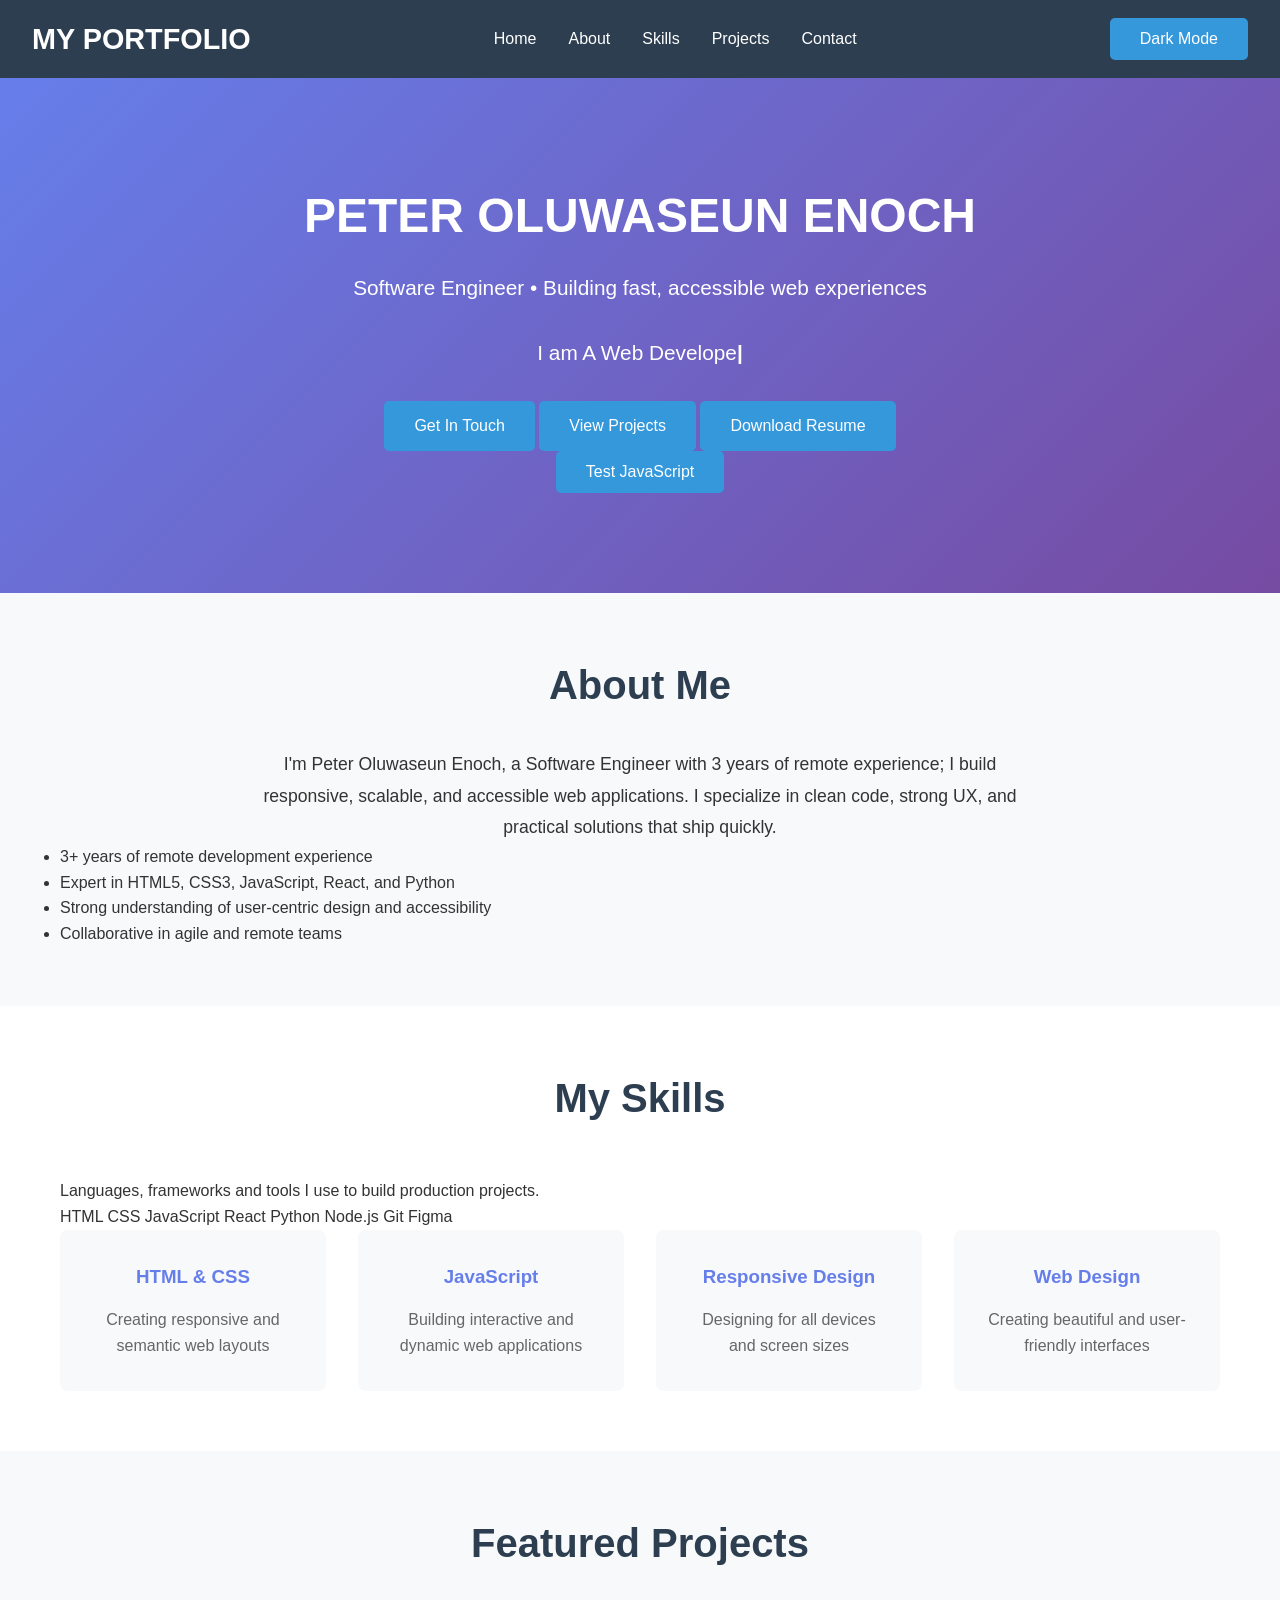
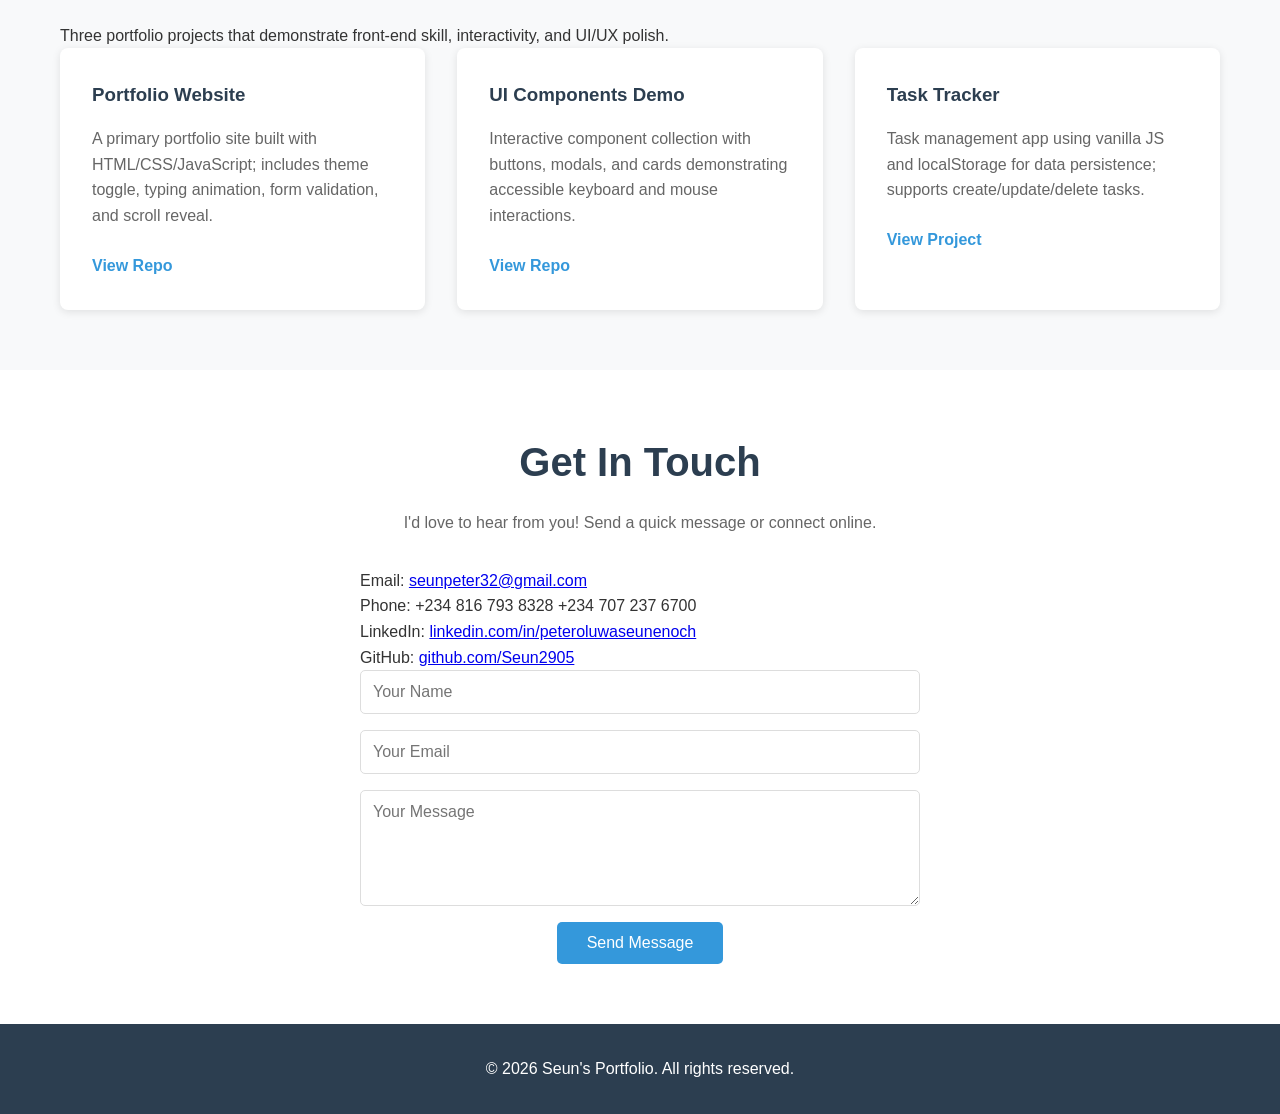
==== index.html @ 69a31e9c "Auto commit" ====
<!DOCTYPE html>
<html lang="en">
<head>
    <meta charset="UTF-8">
    <meta name="viewport" content="width=device-width, initial-scale=1.0">
    <meta name="description" content="Oluwaseun's software engineer portfolio showcasing projects, skills, and contact details.">
    <meta name="author" content="Oluwaseun" />
    <title>Oluwaseun | SOFTWARE ENGINEER Portfolio</title>
    <link rel="stylesheet" href="style.css">
</head>
<body>
    <!-- Navigation Bar -->
    <nav class="navbar">
        <div class="logo">MY PORTFOLIO</div>
        <ul class="nav-links">
            <li><a href="#home">Home</a></li>
            <li><a href="#about">About</a></li>
            <li><a href="#skills">Skills</a></li>
            <li><a href="#projects">Projects</a></li>
            <li><a href="#contact">Contact</a></li>
        </ul>
    </nav>

    <!-- Home Section -->
    <section id="home" class="hero reveal">
        <div class="hero-content">
            <h1>PETER OLUWASEUN ENOCH</h1>
            <p>Software Engineer • Building fast, accessible web experiences</p>
            <p class="typing">I am <span id="typedText"></span><span class="cursor">|</span></p>
            <div class="hero-actions">
                <a href="#contact" class="btn">Get In Touch</a>
                <a href="#projects" class="btn">View Projects</a>
                <a href="resume.pdf" class="btn" download>Download Resume</a>
            </div>
            <button id="jsButton" class="btn">Test JavaScript</button>
        </div>
    </section>

    <!-- About Section -->
    <section id="about" class="about reveal">
        <div class="container">
            <h2>About Me</h2>
            <p>I'm Peter Oluwaseun Enoch, a Software Engineer with 3 years of remote experience; I build responsive, scalable, and accessible web applications. I specialize in clean code, strong UX, and practical solutions that ship quickly.</p>
            <ul class="about-list">
                <li>3+ years of remote development experience</li>
                <li>Expert in HTML5, CSS3, JavaScript, React, and Python</li>
                <li>Strong understanding of user-centric design and accessibility</li>
                <li>Collaborative in agile and remote teams</li>
            </ul>
        </div>
    </section>

    <!-- Skills Section -->
    <section id="skills" class="skills reveal">
        <div class="container">
            <h2>My Skills</h2>
            <p class="section-description">Languages, frameworks and tools I use to build production projects.</p>
            <div class="skill-badges">
                <span>HTML</span>
                <span>CSS</span>
                <span>JavaScript</span>
                <span>React</span>
                <span>Python</span>
                <span>Node.js</span>
                <span>Git</span>
                <span>Figma</span>
            </div>
            <div class="skills-grid">
                <div class="skill-item">
                    <h3>HTML & CSS</h3>
                    <p>Creating responsive and semantic web layouts</p>
                </div>
                <div class="skill-item">
                    <h3>JavaScript</h3>
                    <p>Building interactive and dynamic web applications</p>
                </div>
                <div class="skill-item">
                    <h3>Responsive Design</h3>
                    <p>Designing for all devices and screen sizes</p>
                </div>
                <div class="skill-item">
                    <h3>Web Design</h3>
                    <p>Creating beautiful and user-friendly interfaces</p>
                </div>
            </div>
        </div>
    </section>

    <!-- Projects Section -->
    <section id="projects" class="projects reveal">
        <div class="container">
            <h2>Featured Projects</h2>
            <p class="section-description">Three portfolio projects that demonstrate front-end skill, interactivity, and UI/UX polish.</p>
            <div class="projects-grid">
                <div class="project-card">
                    <h3>Portfolio Website</h3>
                    <p>A primary portfolio site built with HTML/CSS/JavaScript; includes theme toggle, typing animation, form validation, and scroll reveal.</p>
                    <a href="https://github.com/Seun2905/portfolio" class="project-link" target="_blank">View Repo</a>
                </div>
                <div class="project-card">
                    <h3>UI Components Demo</h3>
                    <p>Interactive component collection with buttons, modals, and cards demonstrating accessible keyboard and mouse interactions.</p>
                    <a href="https://github.com/Seun2905/ui-components-demo" class="project-link" target="_blank">View Repo</a>
                </div>
                <div class="project-card">
                    <h3>Task Tracker</h3>
                    <p>Task management app using vanilla JS and localStorage for data persistence; supports create/update/delete tasks.</p>
                    <a href="file:///C:/Users/trend/Desktop/first%20project/task-tracker/index.html" class="project-link" target="_blank">View Project</a>
                </div>
            </div>
        </div>
    </section>

    <!-- Contact Section -->
    <section id="contact" class="contact reveal">
        <div class="container">
            <h2>Get In Touch</h2>
            <p>I'd love to hear from you! Send a quick message or connect online.</p>
            <div class="contact-grid">
                <div class="contact-info">
                    <p>Email: <a href="mailto:seunpeter32@gmail.com">seunpeter32@gmail.com</a></p>
                    <p>Phone: +234 816 793 8328  +234 707 237 6700</p>
                    <p>LinkedIn: <a href="https://linkedin.com/in/peteroluwaseunenoch" target="_blank">linkedin.com/in/peteroluwaseunenoch</a></p>
                    <p>GitHub: <a href="https://github.com/Seun2905" target="_blank">github.com/Seun2905</a></p>
                </div>
                <form id="contactForm" class="contact-form">
                    <input type="text" placeholder="Your Name" required>
                    <input type="email" placeholder="Your Email" required>
                    <textarea placeholder="Your Message" rows="5" required></textarea>
                    <button type="submit" class="btn">Send Message</button>
                </form>
            </div>
        </div>
    </section>

    <!-- Footer -->
    <footer class="footer">
        <p>&copy; 2026 Seun's Portfolio. All rights reserved.</p>
    </footer>
    <script src="seun first project.js"></script>
</body>
</html>
---- style.css ----
/* General Styles */
* {
    margin: 0;
    padding: 0;
    box-sizing: border-box;
}

body {
    font-family: 'Segoe UI', Tahoma, Geneva, Verdana, sans-serif;
    line-height: 1.6;
    color: #333;
}

.container {
    max-width: 1200px;
    margin: 0 auto;
    padding: 0 20px;
}

/* Navigation Bar */
.navbar {
    display: flex;
    justify-content: space-between;
    align-items: center;
    padding: 1rem 2rem;
    background-color: #2c3e50;
    color: white;
    position: sticky;
    top: 0;
    z-index: 1000;
}

.logo {
    font-size: 1.8rem;
    font-weight: bold;
}

.nav-links {
    display: flex;
    list-style: none;
    gap: 2rem;
}

.nav-links a {
    color: white;
    text-decoration: none;
    transition: color 0.3s;
}

.nav-links a:hover {
    color: #3498db;
}

/* Hero Section */
.hero {
    background: linear-gradient(135deg, #667eea 0%, #764ba2 100%);
    color: white;
    padding: 100px 20px;
    text-align: center;
}

.hero-content h1 {
    font-size: 3rem;
    margin-bottom: 1rem;
}

.hero-content p {
    font-size: 1.3rem;
    margin-bottom: 2rem;
}

/* Buttons */
.btn {
    display: inline-block;
    padding: 12px 30px;
    background-color: #3498db;
    color: white;
    text-decoration: none;
    border-radius: 5px;
    transition: background-color 0.3s;
    border: none;
    cursor: pointer;
    font-size: 1rem;
}

.btn:hover {
    background-color: #2980b9;
}

/* About Section */
.about {
    padding: 60px 20px;
    background-color: #f8f9fa;
}

.about .container h2 {
    text-align: center;
    font-size: 2.5rem;
    margin-bottom: 2rem;
    color: #2c3e50;
}

.about p {
    font-size: 1.1rem;
    line-height: 1.8;
    text-align: center;
    max-width: 800px;
    margin: 0 auto;
}

/* Skills Section */
.skills {
    padding: 60px 20px;
    background-color: white;
}

.skills h2 {
    text-align: center;
    font-size: 2.5rem;
    margin-bottom: 3rem;
    color: #2c3e50;
}

.skills-grid {
    display: grid;
    grid-template-columns: repeat(auto-fit, minmax(250px, 1fr));
    gap: 2rem;
}

.skill-item {
    background-color: #f8f9fa;
    padding: 2rem;
    border-radius: 8px;
    text-align: center;
    transition: transform 0.3s, box-shadow 0.3s;
}

.skill-item:hover {
    transform: translateY(-5px);
    box-shadow: 0 5px 15px rgba(0, 0, 0, 0.1);
}

.skill-item h3 {
    color: #667eea;
    margin-bottom: 1rem;
}

.skill-item p {
    color: #666;
}

/* Projects Section */
.projects {
    padding: 60px 20px;
    background-color: #f8f9fa;
}

.projects h2 {
    text-align: center;
    font-size: 2.5rem;
    margin-bottom: 3rem;
    color: #2c3e50;
}

.projects-grid {
    display: grid;
    grid-template-columns: repeat(auto-fit, minmax(300px, 1fr));
    gap: 2rem;
}

.project-card {
    background-color: white;
    padding: 2rem;
    border-radius: 8px;
    box-shadow: 0 2px 8px rgba(0, 0, 0, 0.1);
    transition: transform 0.3s, box-shadow 0.3s;
}

.project-card:hover {
    transform: translateY(-5px);
    box-shadow: 0 5px 20px rgba(0, 0, 0, 0.15);
}

.project-card h3 {
    color: #2c3e50;
    margin-bottom: 1rem;
}

.project-card p {
    color: #666;
    margin-bottom: 1.5rem;
}

.project-link {
    color: #3498db;
    text-decoration: none;
    font-weight: bold;
    transition: color 0.3s;
}

.project-link:hover {
    color: #2980b9;
}

/* Contact Section */
.contact {
    padding: 60px 20px;
    background-color: white;
}

.contact .container {
    max-width: 600px;
}

.contact h2 {
    text-align: center;
    font-size: 2.5rem;
    margin-bottom: 1rem;
    color: #2c3e50;
}

.contact > .container > p {
    text-align: center;
    margin-bottom: 2rem;
    color: #666;
}

.contact-form {
    display: flex;
    flex-direction: column;
    gap: 1rem;
}

.contact-form input,
.contact-form textarea {
    padding: 12px;
    border: 1px solid #ddd;
    border-radius: 5px;
    font-family: inherit;
    font-size: 1rem;
}

.contact-form input:focus,
.contact-form textarea:focus {
    outline: none;
    border-color: #3498db;
    box-shadow: 0 0 5px rgba(52, 152, 219, 0.3);
}

.contact-form button {
    align-self: center;
}

/* Footer */
.footer {
    background-color: #2c3e50;
    color: white;
    text-align: center;
    padding: 2rem;
}

.dark-theme {
    background-color: #121212;
    color: #e5e5e5;
}

.dark-theme .navbar {
    background-color: #1b1b1b;
}

.dark-theme .hero {
    background: radial-gradient(circle, #2c3e50 0%, #1a1a1a 100%);
}

.dark-theme .about,
.dark-theme .skills,
.dark-theme .projects,
.dark-theme .contact,
.dark-theme .project-card,
.dark-theme .skill-item {
    background-color: #1b1b1b;
    color: #ddd;
}

.dark-theme .btn {
    background-color: #3498db;
    color: white;
}

.typing {
    font-size: 1.2rem;
    margin-top: 12px;
}

.cursor {
    font-weight: bold;
    display: inline-block;
    animation: blink 0.8s steps(1) infinite;
}

@keyframes blink {
    0%, 100% { opacity: 1; }
    50% { opacity: 0; }
}

.reveal {
    opacity: 0;
    transform: translateY(20px);
    transition: opacity 0.6s ease, transform 0.6s ease;
}

.reveal.visible {
    opacity: 1;
    transform: translateY(0);
}

/* Responsive Design */
@media (max-width: 768px) {
    .nav-links {
        gap: 1rem;
        font-size: 0.9rem;
    }

    .hero-content h1 {
        font-size: 2rem;
    }

    .hero-content p {
        font-size: 1rem;
    }

    .about h2,
    .skills h2,
    .projects h2,
    .contact h2 {
        font-size: 2rem;
    }

    .skills-grid,
    .projects-grid {
        grid-template-columns: 1fr;
    }
}
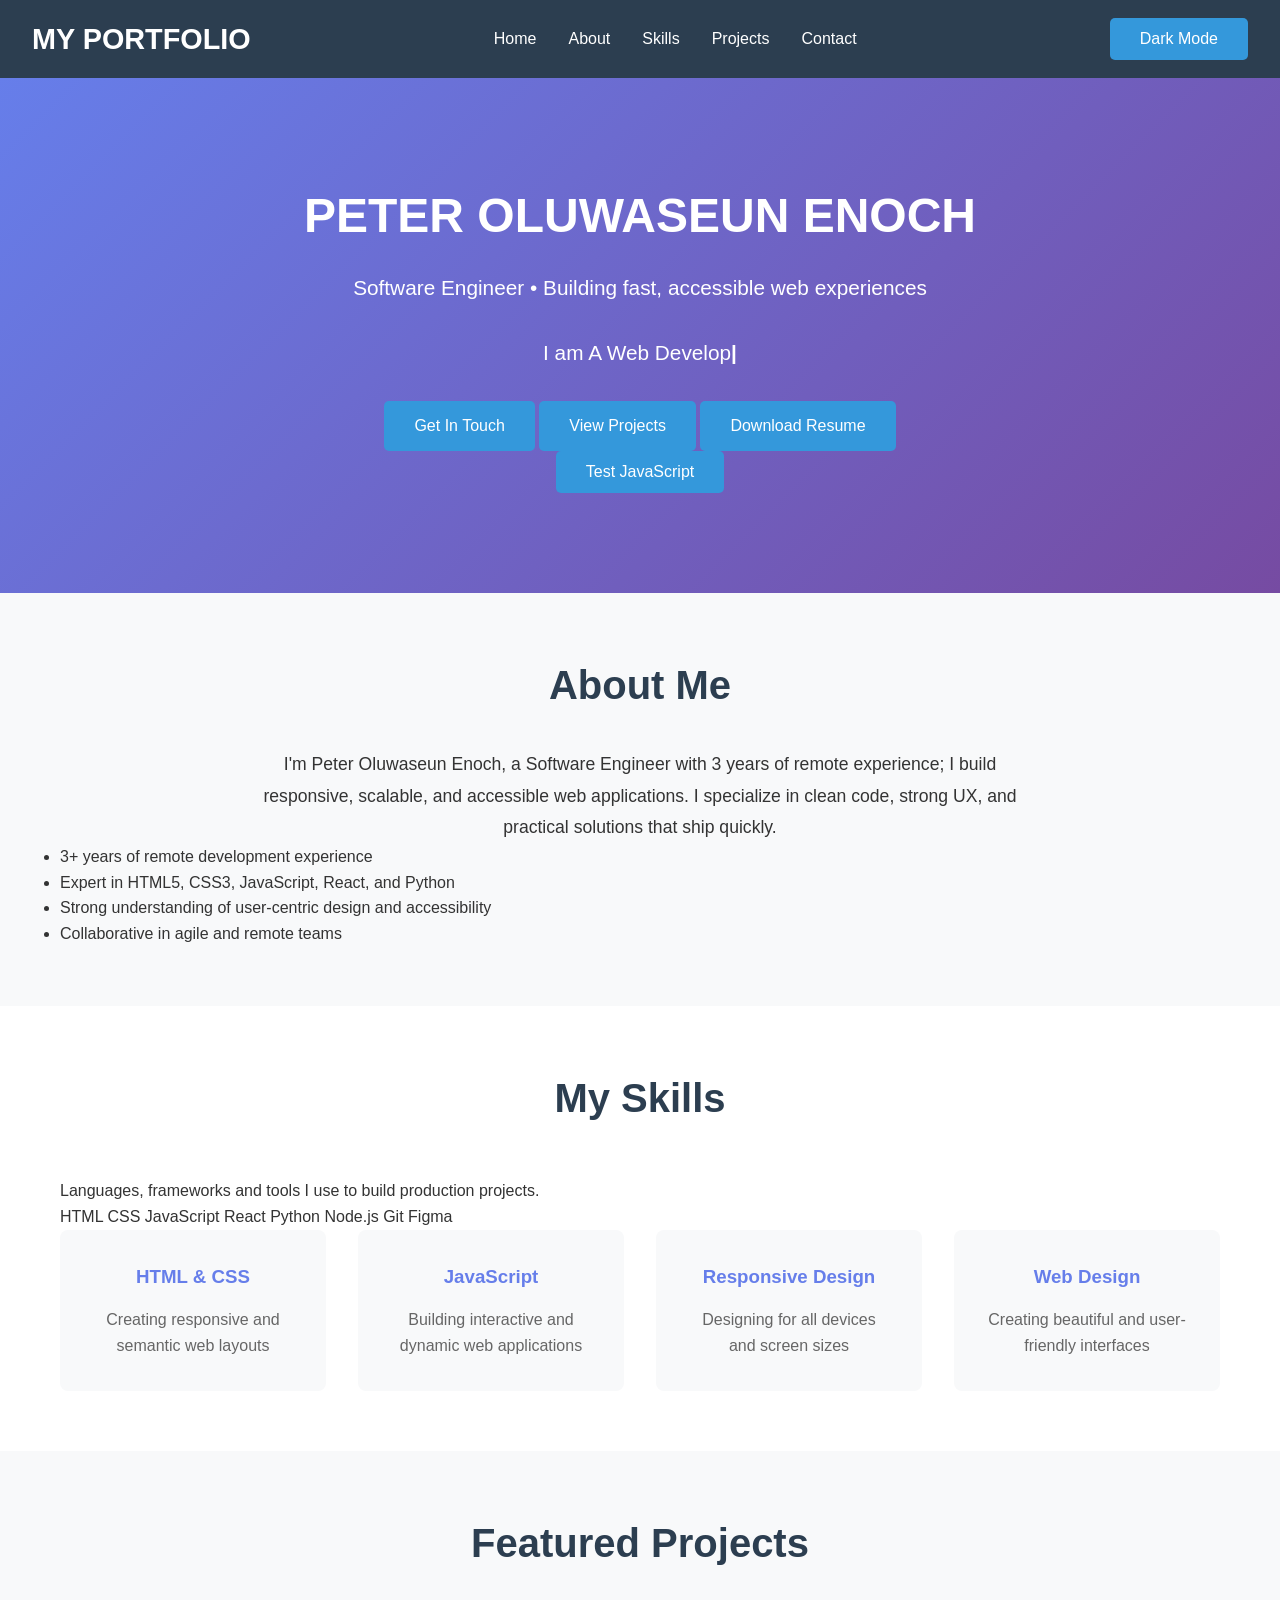
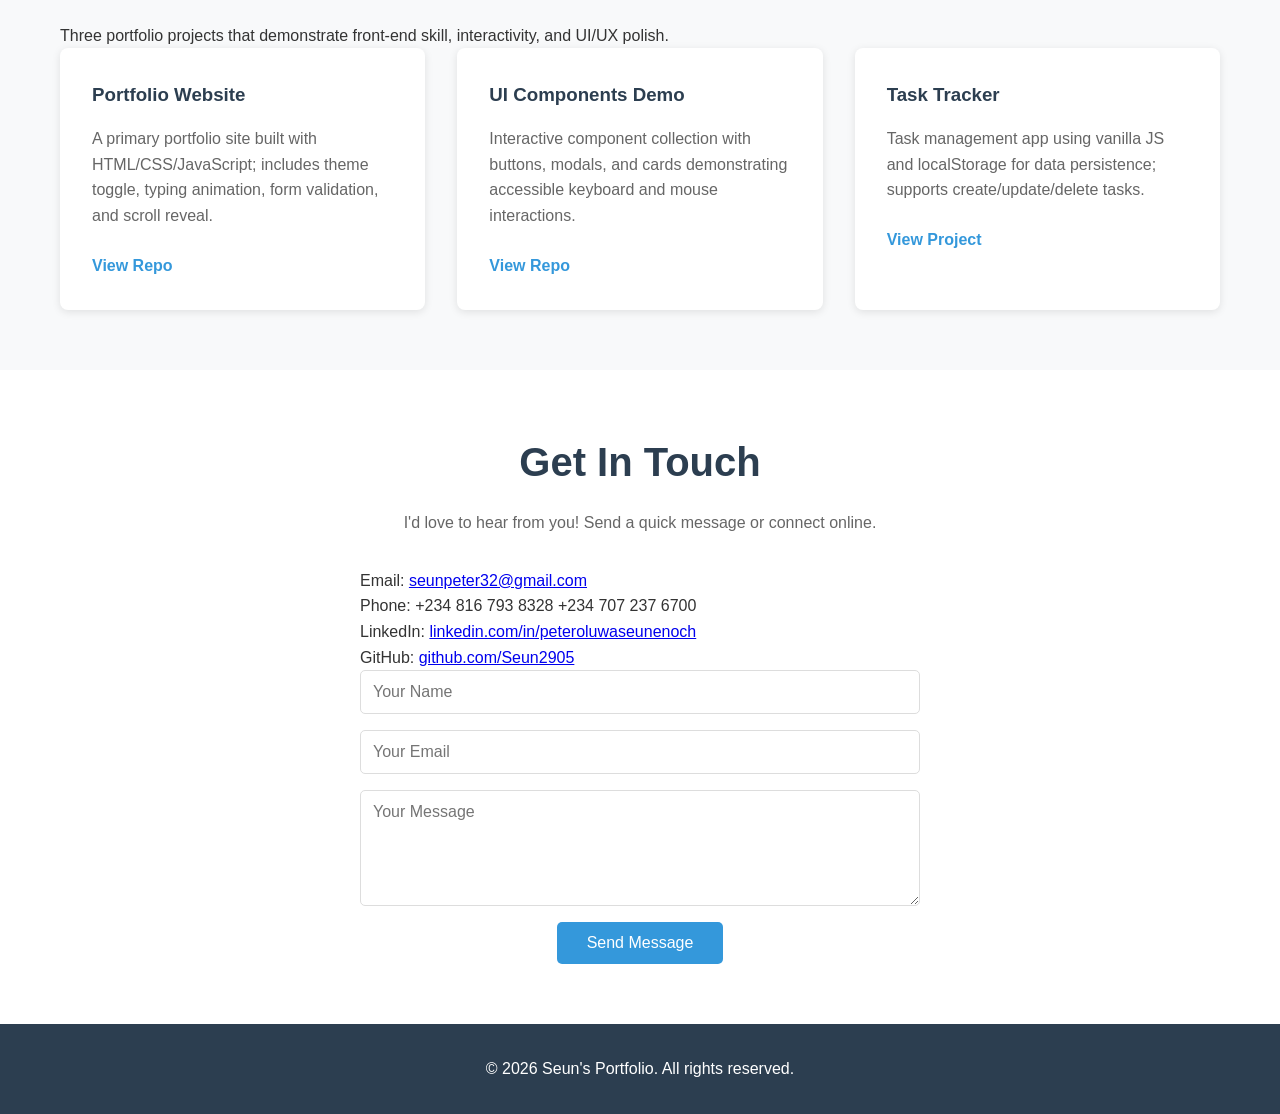
==== commit 8215fd2b: "Auto commit" ====
--- a/index.html
+++ b/index.html
@@ -105,7 +105,7 @@
                 <div class="project-card">
                     <h3>Task Tracker</h3>
                     <p>Task management app using vanilla JS and localStorage for data persistence; supports create/update/delete tasks.</p>
-                    <a href="file:///C:/Users/trend/Desktop/first%20project/task-tracker/index.html" class="project-link" target="_blank">View Project</a>
+                    <a href="task-tracker/index.html" class="project-link" target="_blank">View Project</a>
                 </div>
             </div>
         </div>
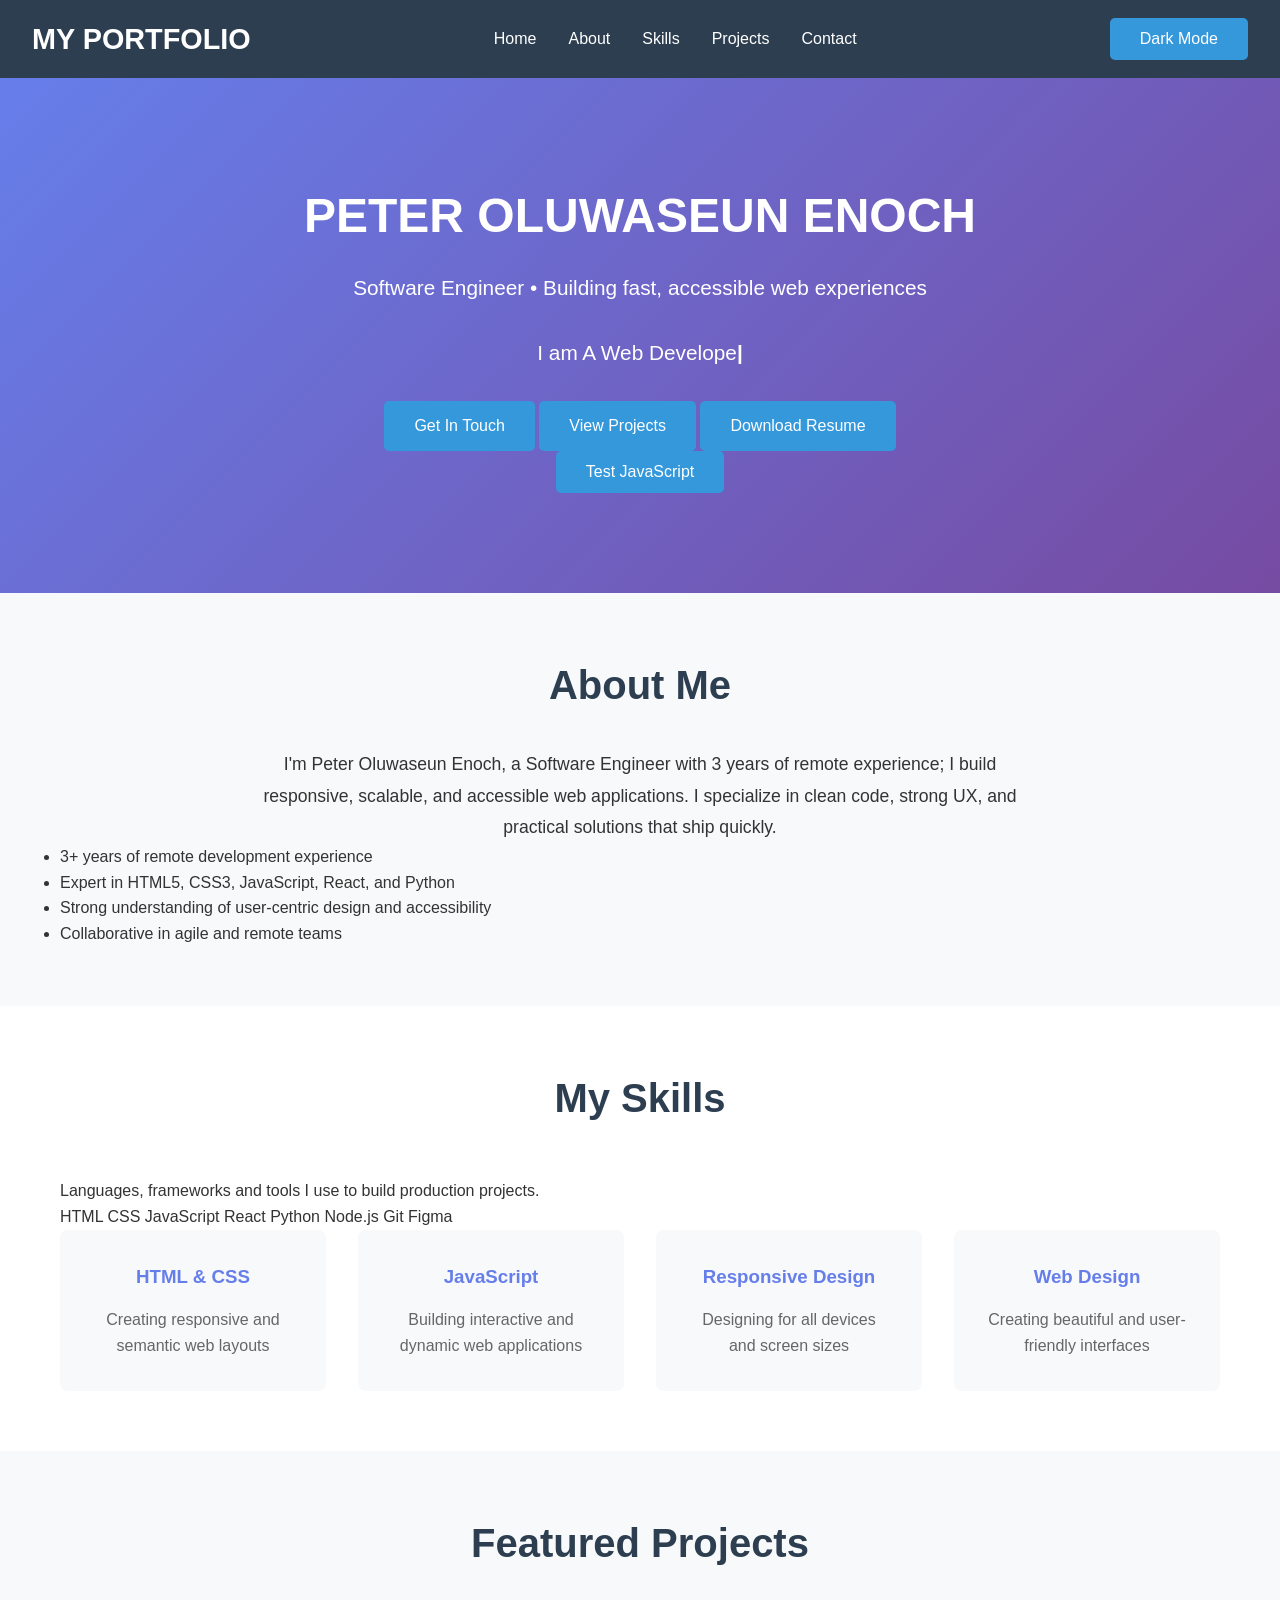
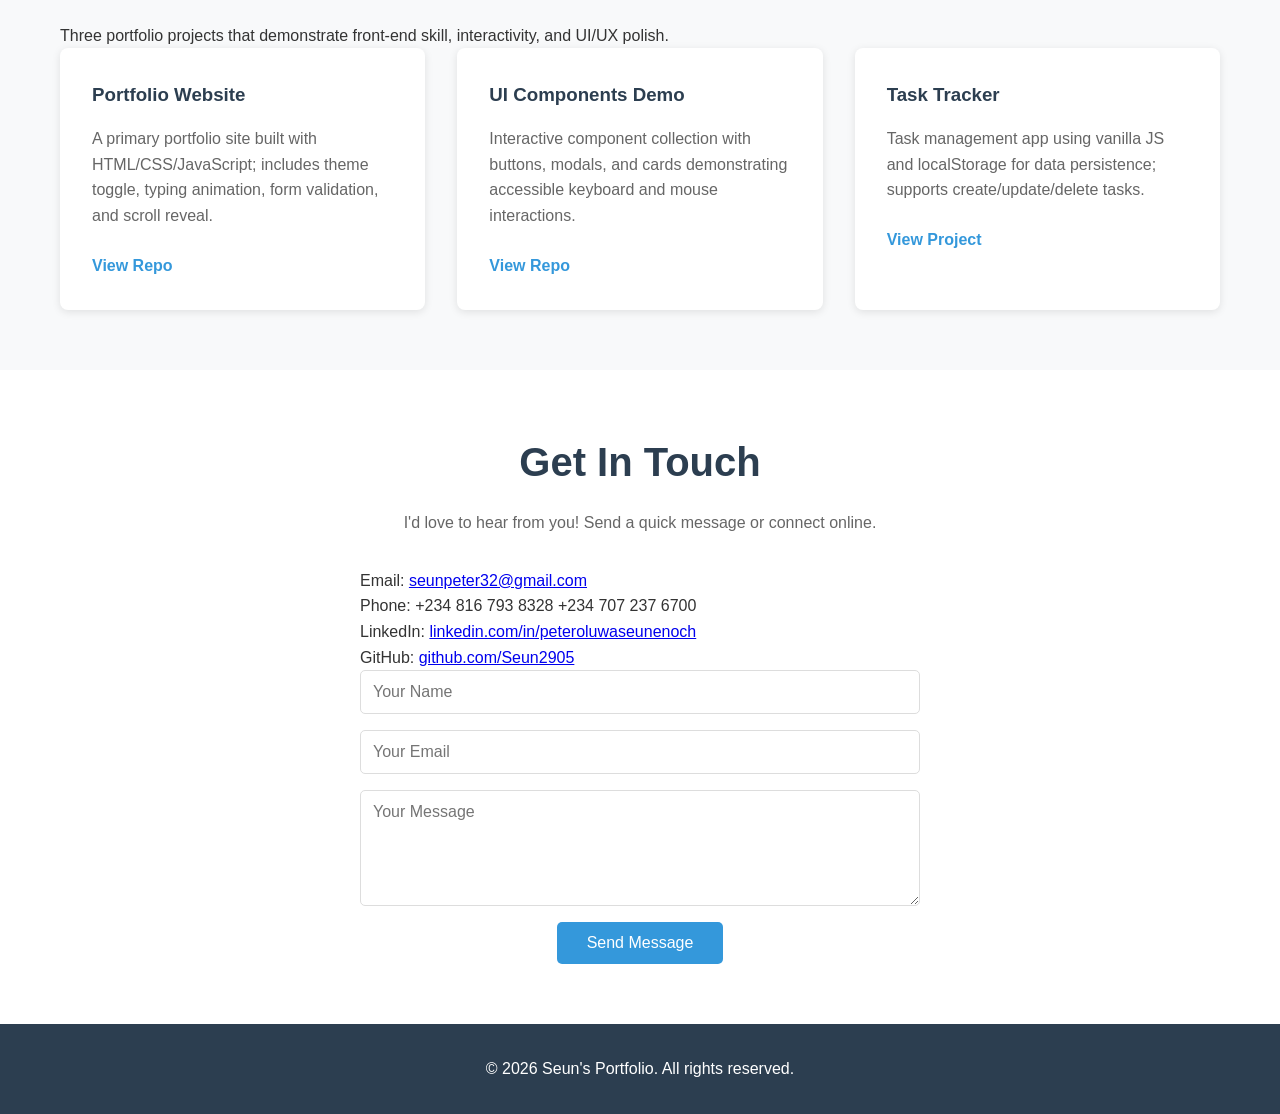
==== commit 2de413df: "Auto commit" ====
--- a/index.html
+++ b/index.html
@@ -105,7 +105,7 @@
                 <div class="project-card">
                     <h3>Task Tracker</h3>
                     <p>Task management app using vanilla JS and localStorage for data persistence; supports create/update/delete tasks.</p>
-                    <a href="task-tracker/index.html" class="project-link" target="_blank">View Project</a>
+                    <a href="https://seun2905.github.io/first-project/task-tracker/index.html" class="project-link" target="_blank">View Project</a>
                 </div>
             </div>
         </div>
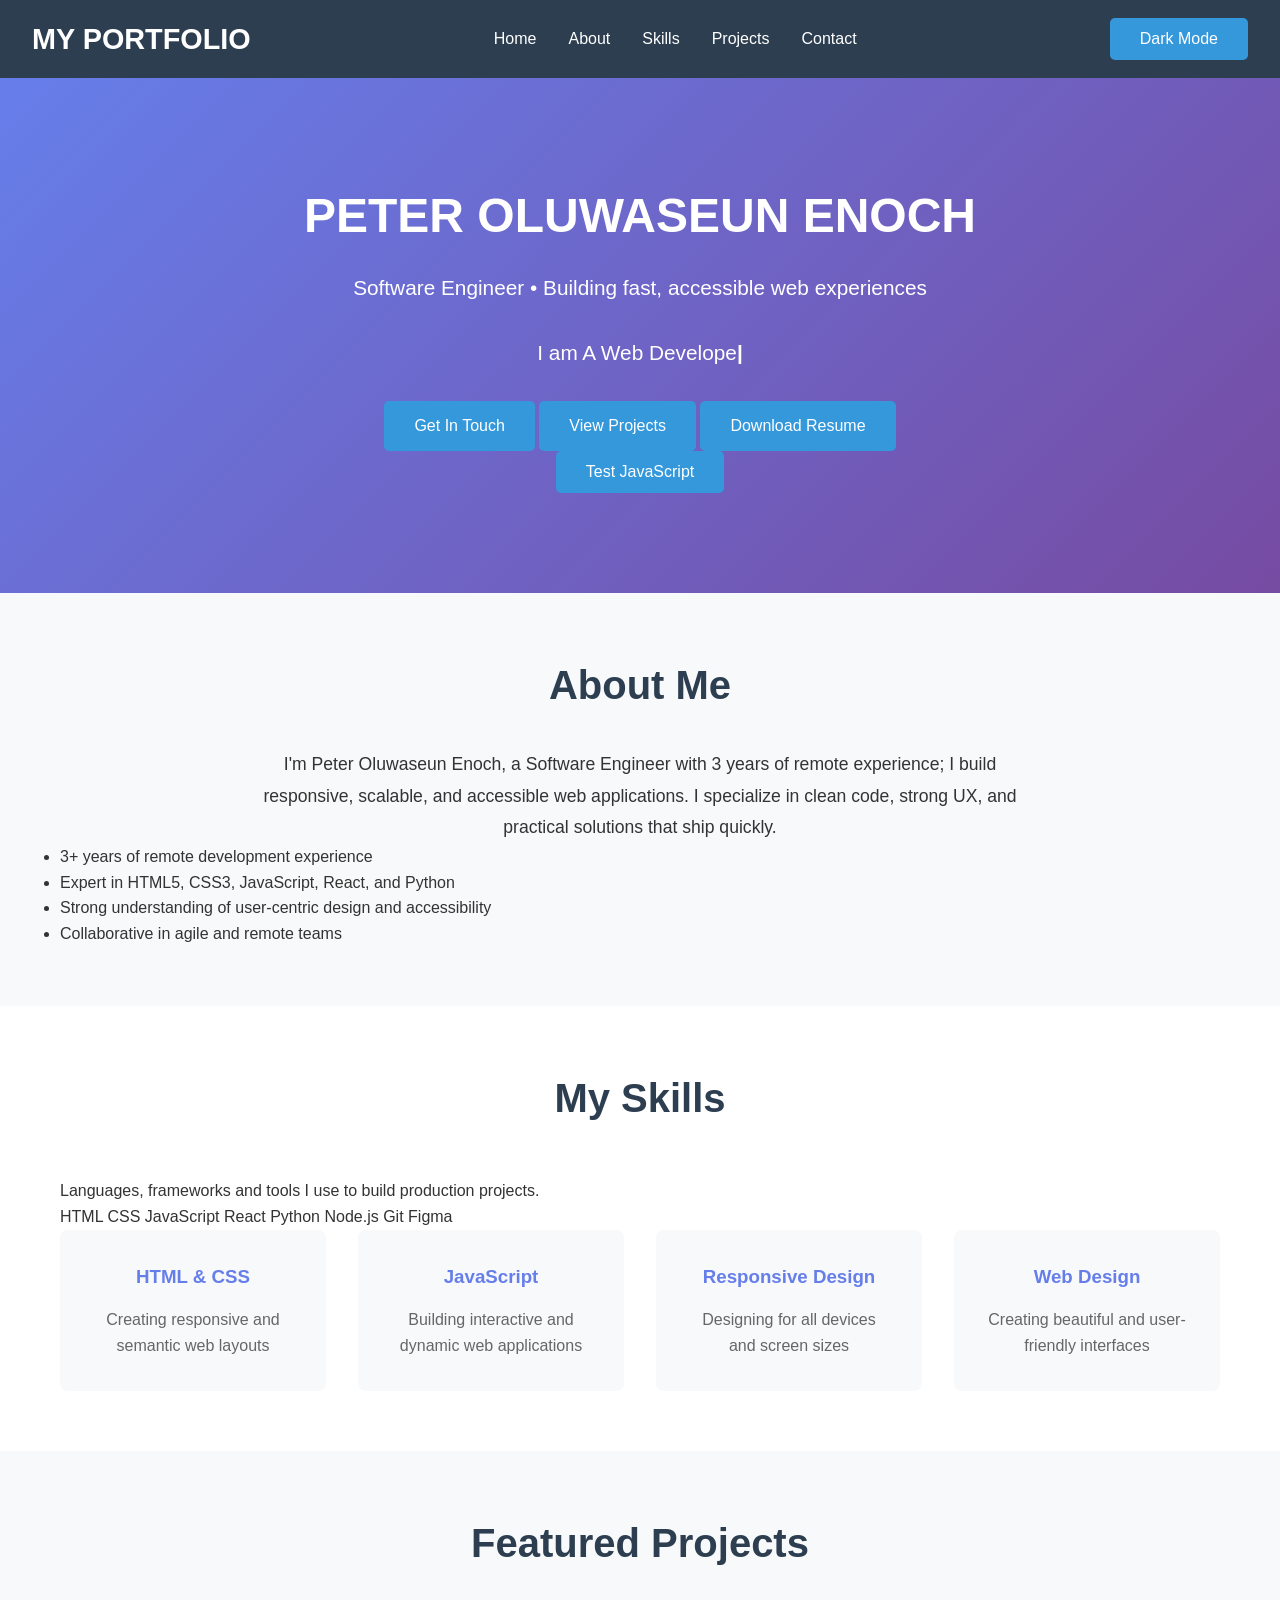
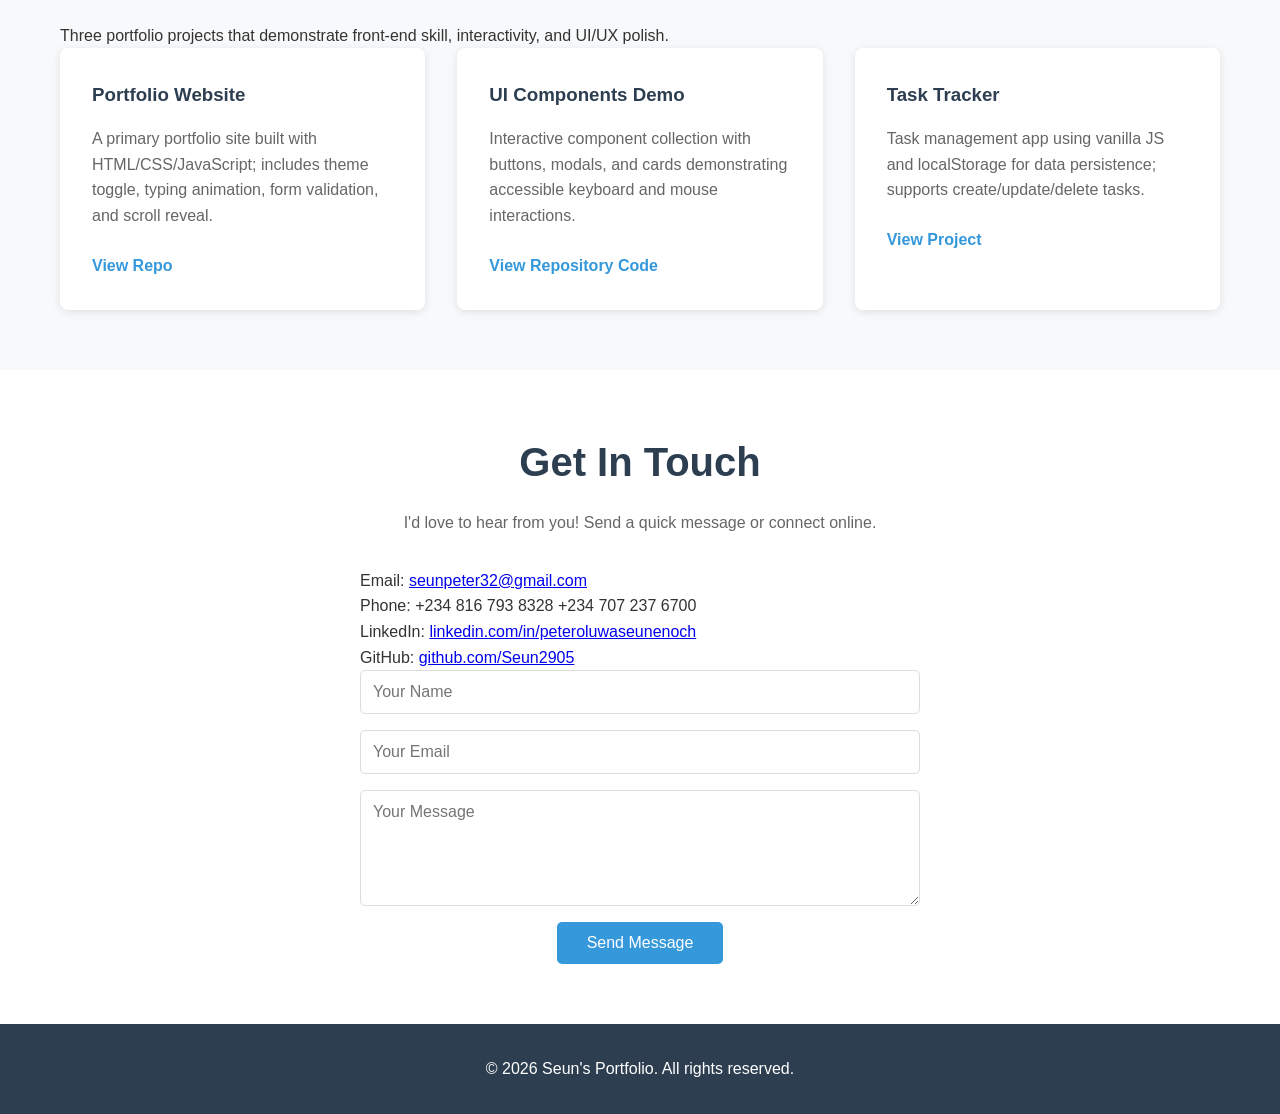
==== commit 6d819d3c: "Auto commit" ====
--- a/index.html
+++ b/index.html
@@ -95,12 +95,12 @@
                 <div class="project-card">
                     <h3>Portfolio Website</h3>
                     <p>A primary portfolio site built with HTML/CSS/JavaScript; includes theme toggle, typing animation, form validation, and scroll reveal.</p>
-                    <a href="https://github.com/Seun2905/portfolio" class="project-link" target="_blank">View Repo</a>
+                    <a href="https://github.com/seun2905/first-project/blob/master/index.html" class="project-link" target="_blank">View Repo</a>
                 </div>
                 <div class="project-card">
                     <h3>UI Components Demo</h3>
                     <p>Interactive component collection with buttons, modals, and cards demonstrating accessible keyboard and mouse interactions.</p>
-                    <a href="https://github.com/Seun2905/ui-components-demo" class="project-link" target="_blank">View Repo</a>
+                    <a href="https://github.com/Seun2905/ui-components-demo" class="project-link" target="_blank">View Repository Code</a>
                 </div>
                 <div class="project-card">
                     <h3>Task Tracker</h3>
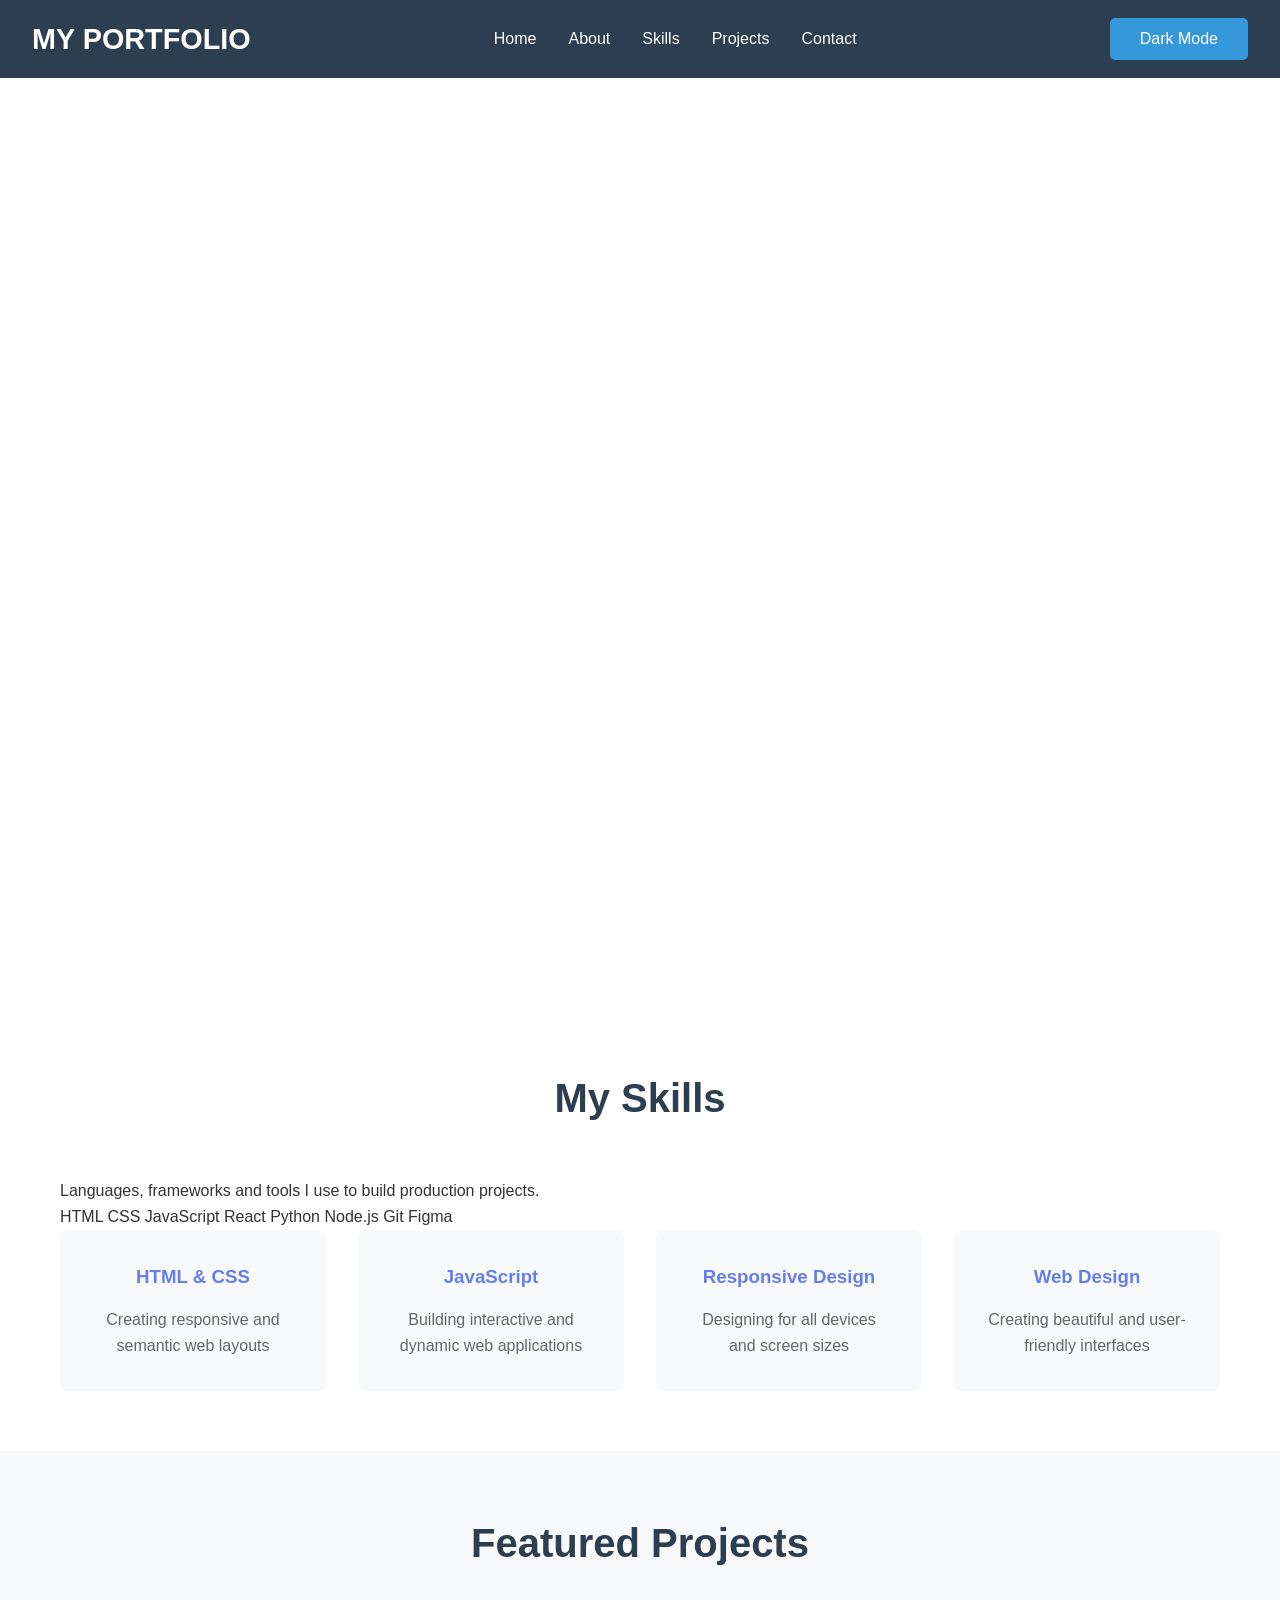
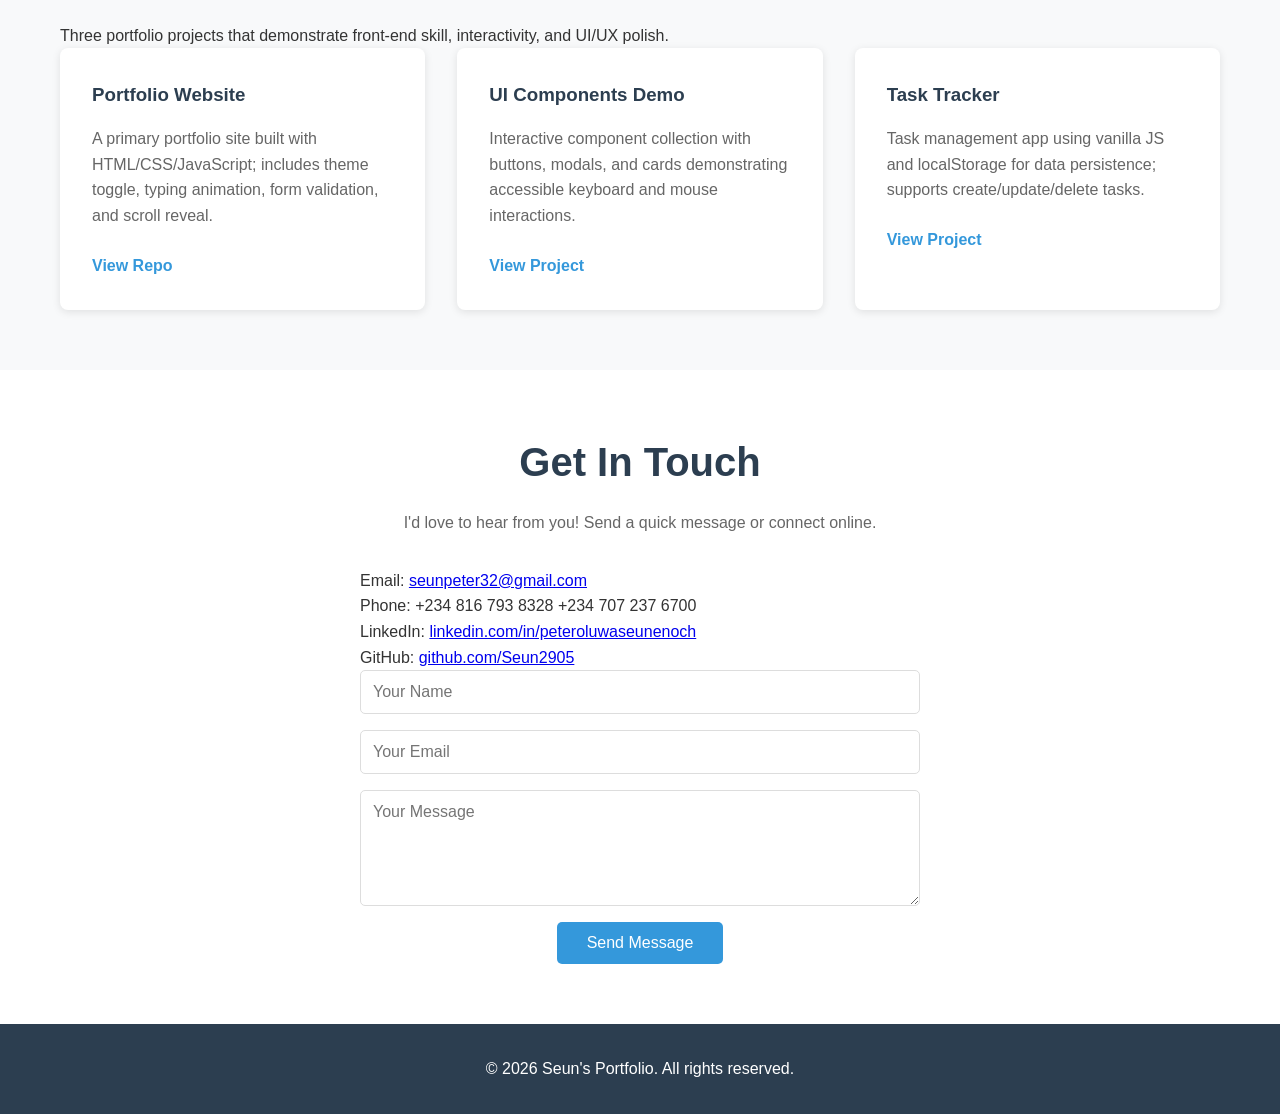
==== commit e9eeee57: "Auto commit" ====
--- a/index.html
+++ b/index.html
@@ -100,7 +100,7 @@
                 <div class="project-card">
                     <h3>UI Components Demo</h3>
                     <p>Interactive component collection with buttons, modals, and cards demonstrating accessible keyboard and mouse interactions.</p>
-                    <a href="https://github.com/Seun2905/ui-components-demo" class="project-link" target="_blank">View Repository Code</a>
+                    <a href="https://seun2905.github.io/first-project/ui-demo/index.html" class="project-link" target="_blank">View Project</a>
                 </div>
                 <div class="project-card">
                     <h3>Task Tracker</h3>
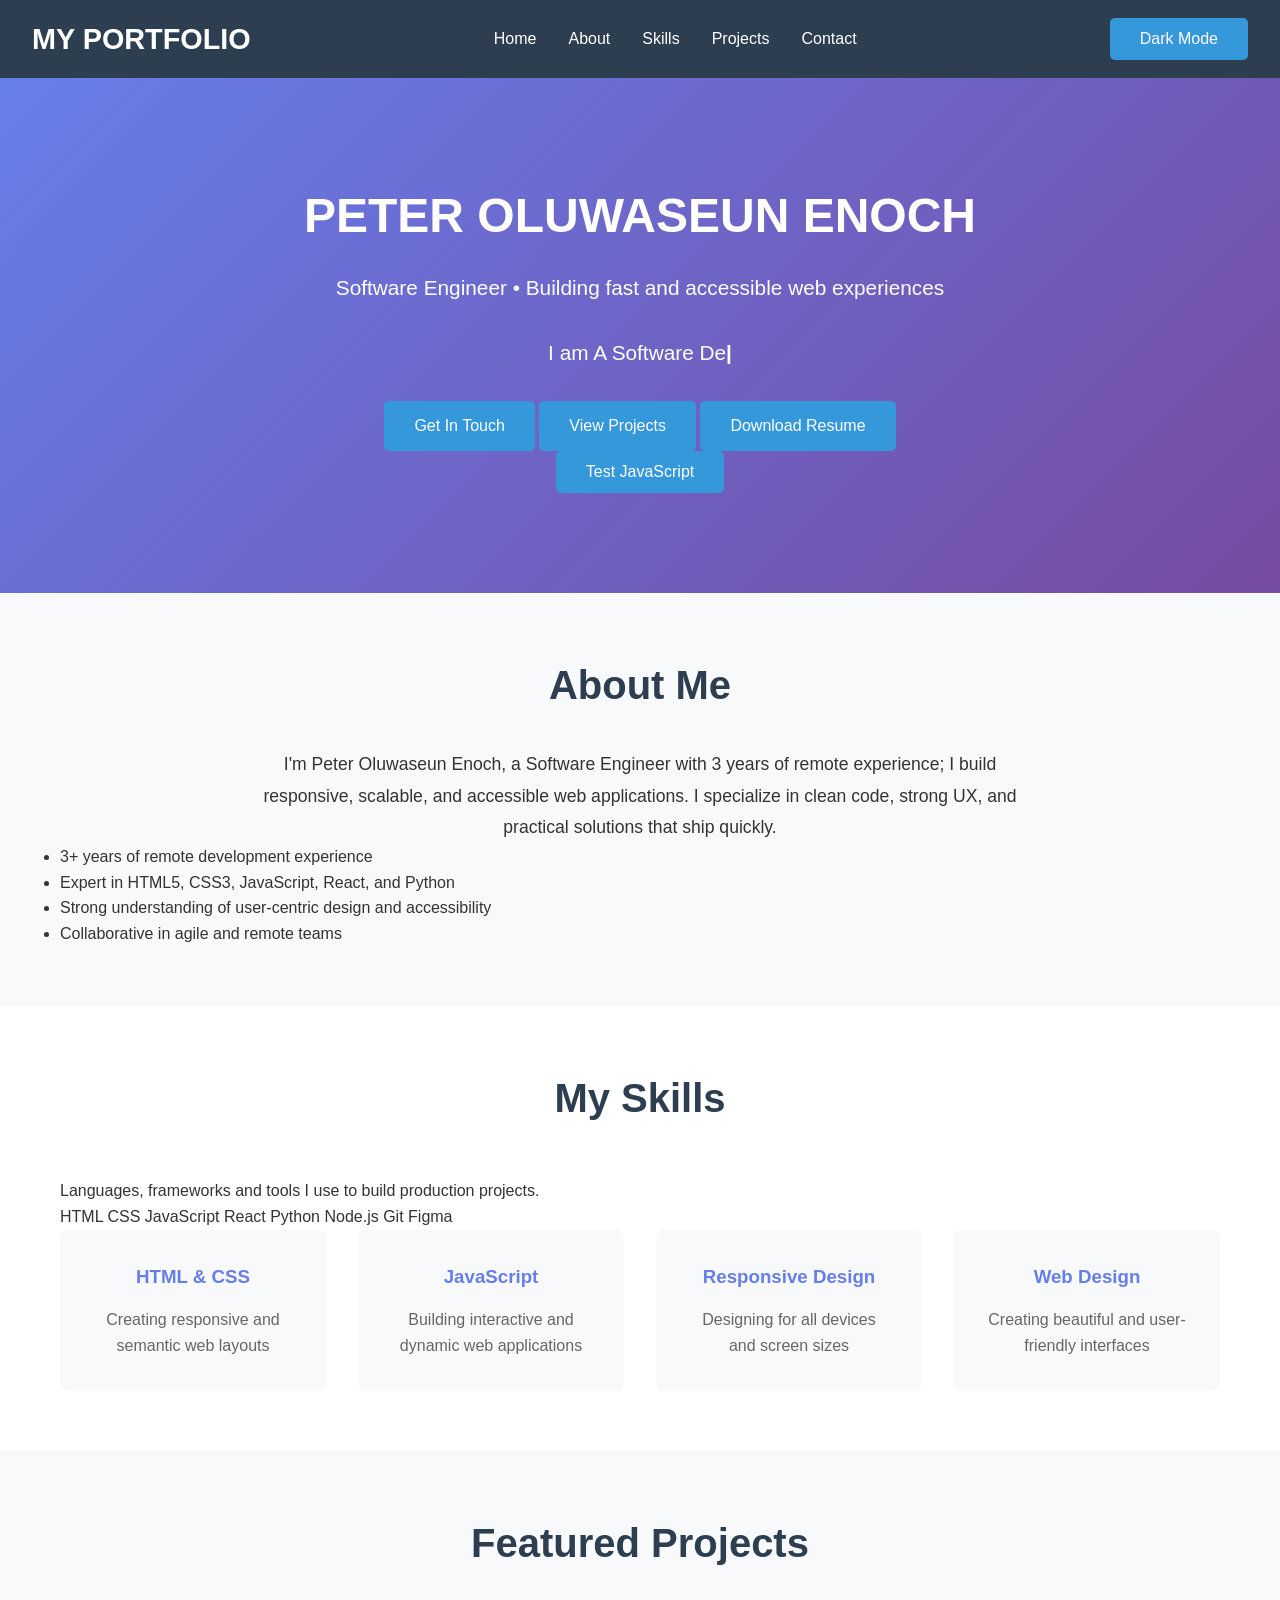
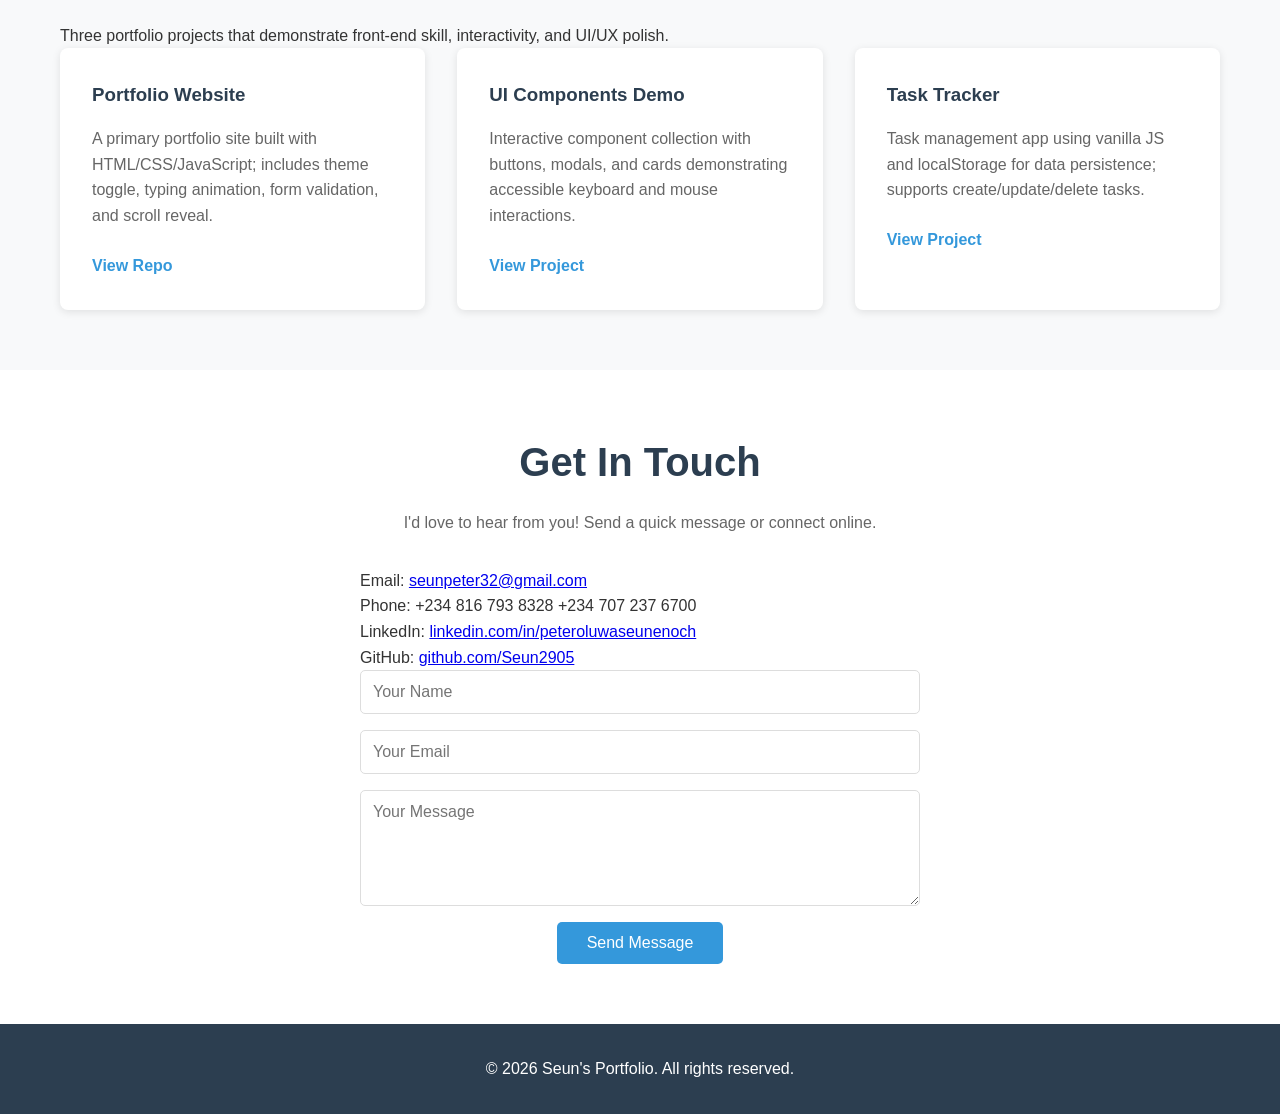
==== commit 8a475b3e: "Auto commit" ====
--- a/index.html
+++ b/index.html
@@ -25,7 +25,7 @@
     <section id="home" class="hero reveal">
         <div class="hero-content">
             <h1>PETER OLUWASEUN ENOCH</h1>
-            <p>Software Engineer • Building fast, accessible web experiences</p>
+            <p>Software Engineer • Building fast and accessible web experiences</p>
             <p class="typing">I am <span id="typedText"></span><span class="cursor">|</span></p>
             <div class="hero-actions">
                 <a href="#contact" class="btn">Get In Touch</a>
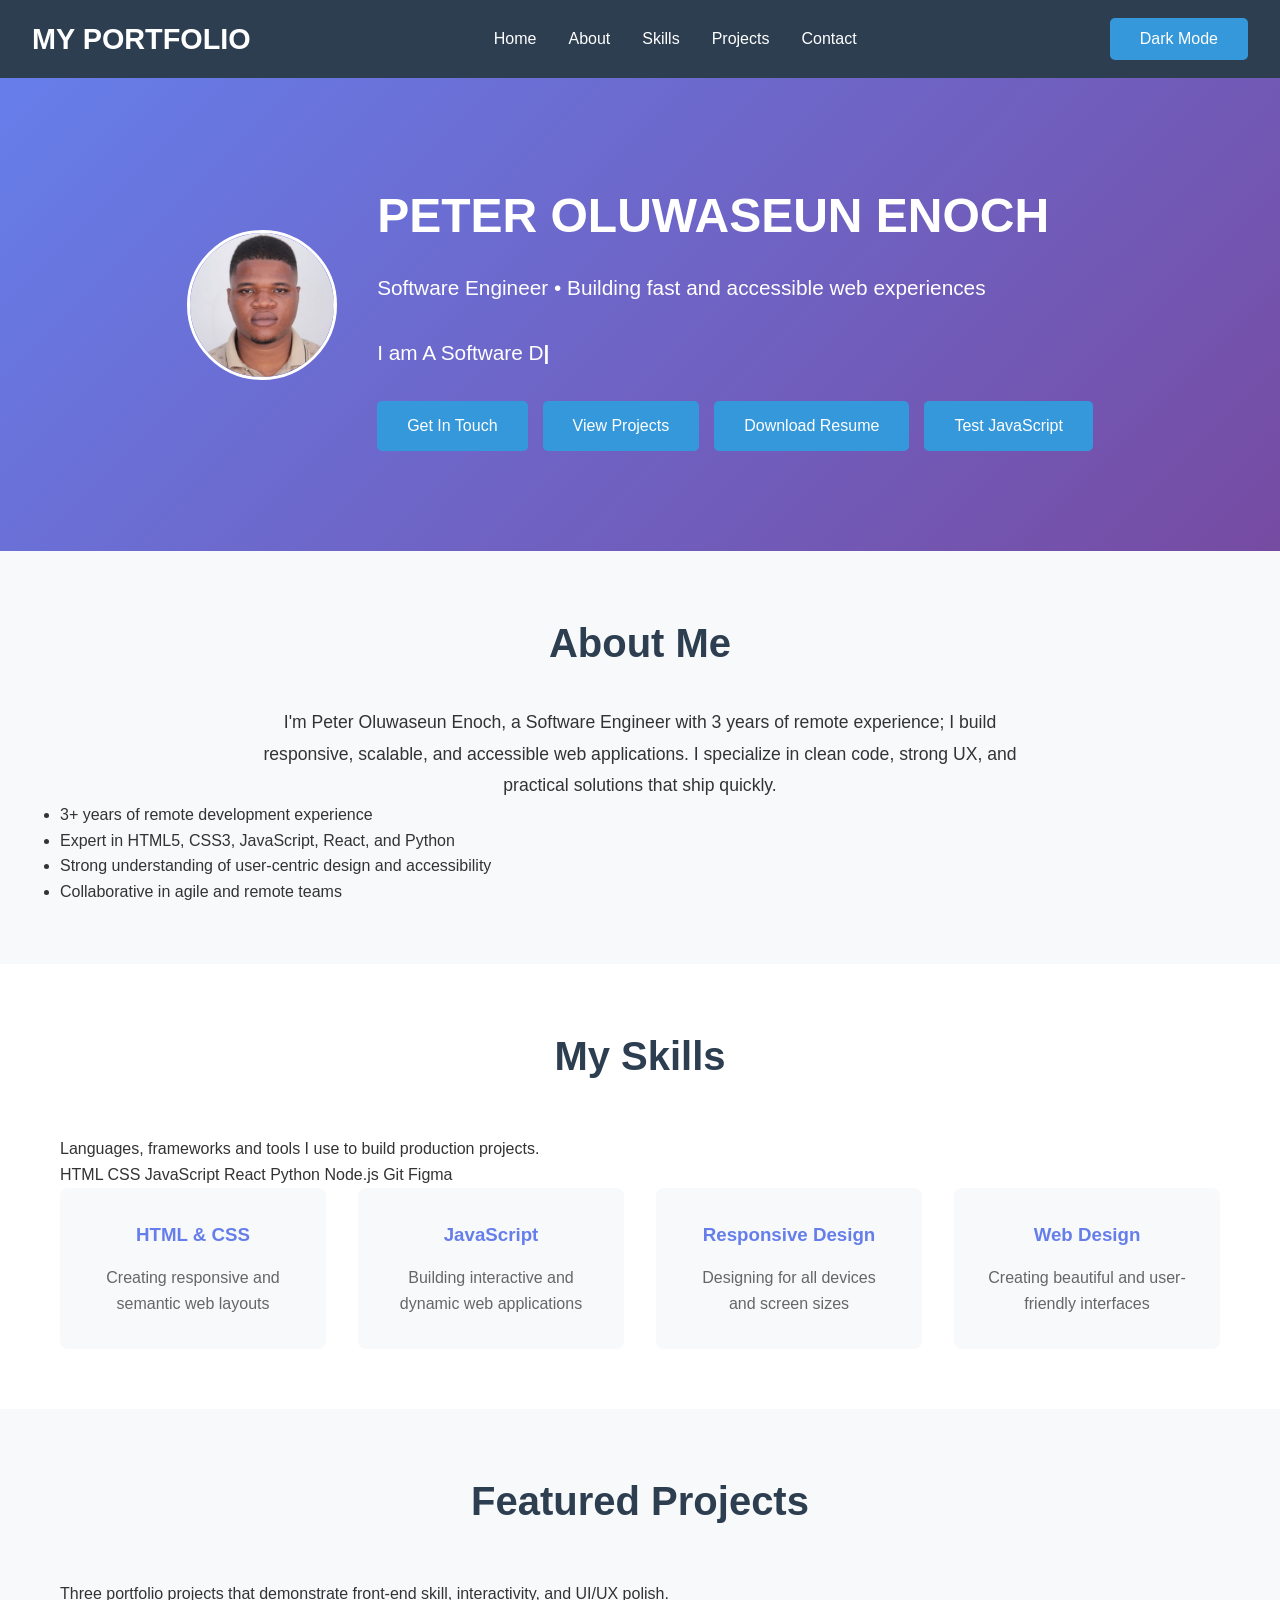
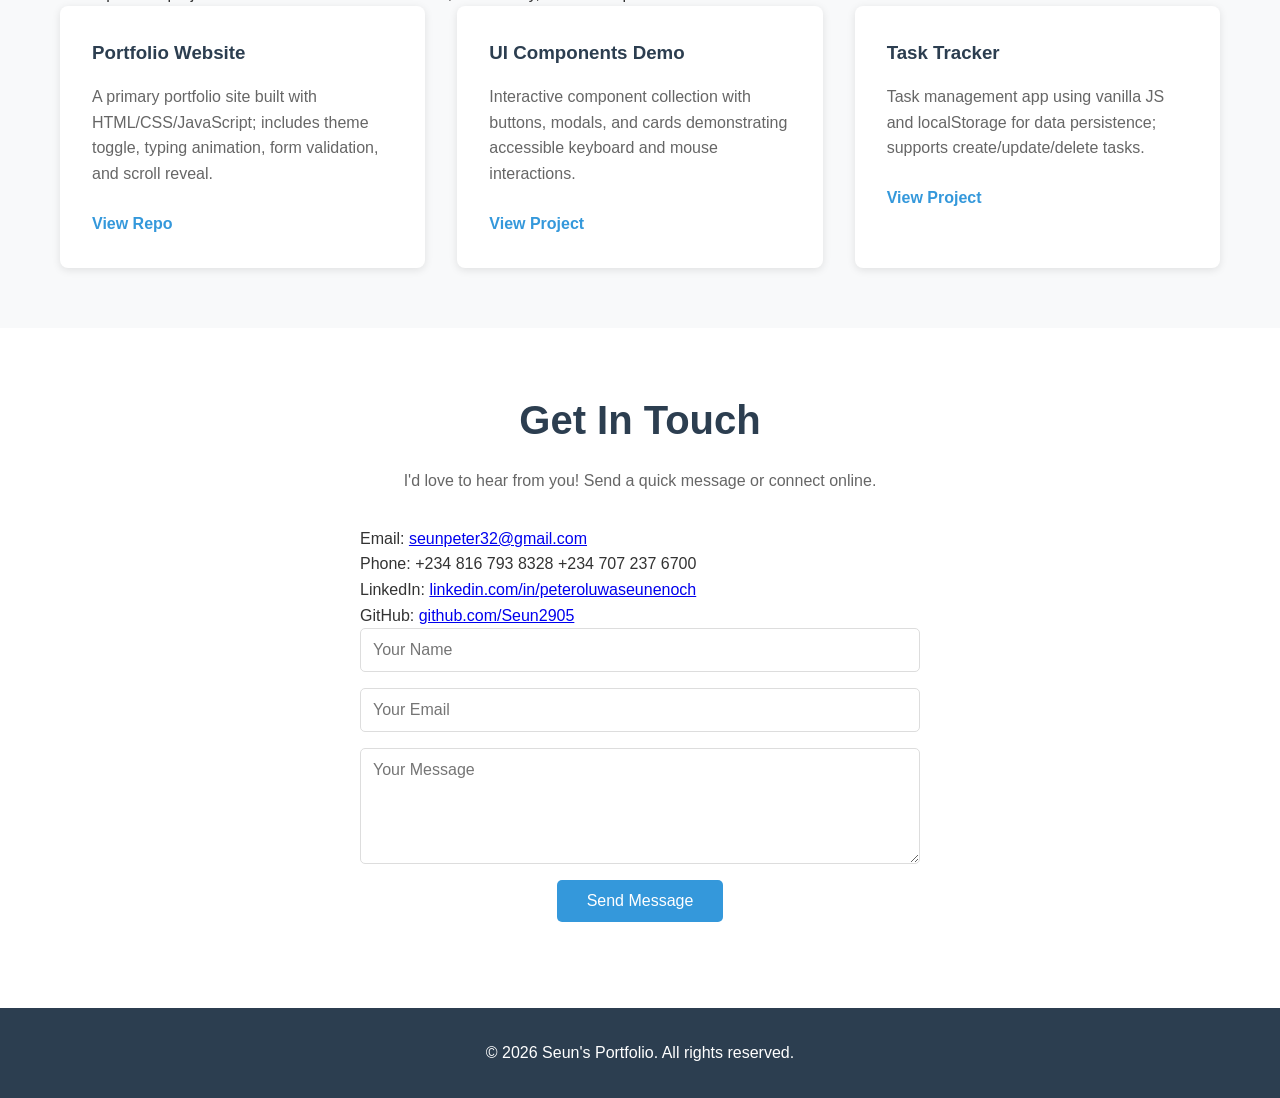
==== commit 192412bf: "Auto commit" ====
--- a/index.html
+++ b/index.html
@@ -24,15 +24,18 @@
     <!-- Home Section -->
     <section id="home" class="hero reveal">
         <div class="hero-content">
-            <h1>PETER OLUWASEUN ENOCH</h1>
-            <p>Software Engineer • Building fast and accessible web experiences</p>
-            <p class="typing">I am <span id="typedText"></span><span class="cursor">|</span></p>
-            <div class="hero-actions">
-                <a href="#contact" class="btn">Get In Touch</a>
-                <a href="#projects" class="btn">View Projects</a>
-                <a href="resume.pdf" class="btn" download>Download Resume</a>
+            <img src="MY Passport photograph.jpeg" alt="Peter Oluwaseun Enoch" class="hero-img reveal">
+            <div class="hero-text">
+                <h1>PETER OLUWASEUN ENOCH</h1>
+                <p>Software Engineer • Building fast and accessible web experiences</p>
+                <p class="typing">I am <span id="typedText"></span><span class="cursor">|</span></p>
+                <div class="hero-actions reveal">
+                    <a href="#contact" class="btn">Get In Touch</a>
+                    <a href="#projects" class="btn">View Projects</a>
+                    <a href="resume.pdf" class="btn" download>Download Resume</a>
+                    <button id="jsButton" class="btn">Test JavaScript</button>
+                </div>
             </div>
-            <button id="jsButton" class="btn">Test JavaScript</button>
         </div>
     </section>
 
@@ -128,6 +131,7 @@
                     <input type="email" placeholder="Your Email" required>
                     <textarea placeholder="Your Message" rows="5" required></textarea>
                     <button type="submit" class="btn">Send Message</button>
+                    <p id="formMessage" style="color:green;margin-top:10px;"></p>
                 </form>
             </div>
         </div>
@@ -137,6 +141,7 @@
     <footer class="footer">
         <p>&copy; 2026 Seun's Portfolio. All rights reserved.</p>
     </footer>
+
     <script src="seun first project.js"></script>
 </body>
 </html>
--- a/style.css
+++ b/style.css
@@ -1,4 +1,3 @@
-/* General Styles */
 * {
     margin: 0;
     padding: 0;
@@ -17,7 +16,6 @@
     padding: 0 20px;
 }
 
-/* Navigation Bar */
 .navbar {
     display: flex;
     justify-content: space-between;
@@ -51,7 +49,6 @@
     color: #3498db;
 }
 
-/* Hero Section */
 .hero {
     background: linear-gradient(135deg, #667eea 0%, #764ba2 100%);
     color: white;
@@ -69,7 +66,6 @@
     margin-bottom: 2rem;
 }
 
-/* Buttons */
 .btn {
     display: inline-block;
     padding: 12px 30px;
@@ -87,7 +83,6 @@
     background-color: #2980b9;
 }
 
-/* About Section */
 .about {
     padding: 60px 20px;
     background-color: #f8f9fa;
@@ -108,7 +103,6 @@
     margin: 0 auto;
 }
 
-/* Skills Section */
 .skills {
     padding: 60px 20px;
     background-color: white;
@@ -149,7 +143,6 @@
     color: #666;
 }
 
-/* Projects Section */
 .projects {
     padding: 60px 20px;
     background-color: #f8f9fa;
@@ -202,7 +195,6 @@
     color: #2980b9;
 }
 
-/* Contact Section */
 .contact {
     padding: 60px 20px;
     background-color: white;
@@ -251,7 +243,6 @@
     align-self: center;
 }
 
-/* Footer */
 .footer {
     background-color: #2c3e50;
     color: white;
@@ -314,7 +305,6 @@
     transform: translateY(0);
 }
 
-/* Responsive Design */
 @media (max-width: 768px) {
     .nav-links {
         gap: 1rem;
@@ -341,3 +331,39 @@
         grid-template-columns: 1fr;
     }
 }
+
+/* Hero Section with Image */
+.hero-content {
+    display: flex;
+    align-items: center;
+    justify-content: center;
+    gap: 40px;
+    flex-wrap: wrap;
+    text-align: left;
+}
+
+.hero-img {
+    width: 150px;
+    height: 150px;
+    border-radius: 50%;
+    object-fit: cover;
+    border: 3px solid #fff;
+    margin-bottom: 20px;
+}
+
+.hero-actions {
+    display: flex;
+    flex-wrap: wrap;
+    gap: 15px;
+}
+
+#formMessage {
+    font-size: 1rem;
+    font-weight: 500;
+}
+
+.hero-actions .btn:hover {
+    transform: translateY(-3px);
+    box-shadow: 0 4px 8px rgba(0,0,0,0.2);
+    transition: all 0.3s ease;
+}
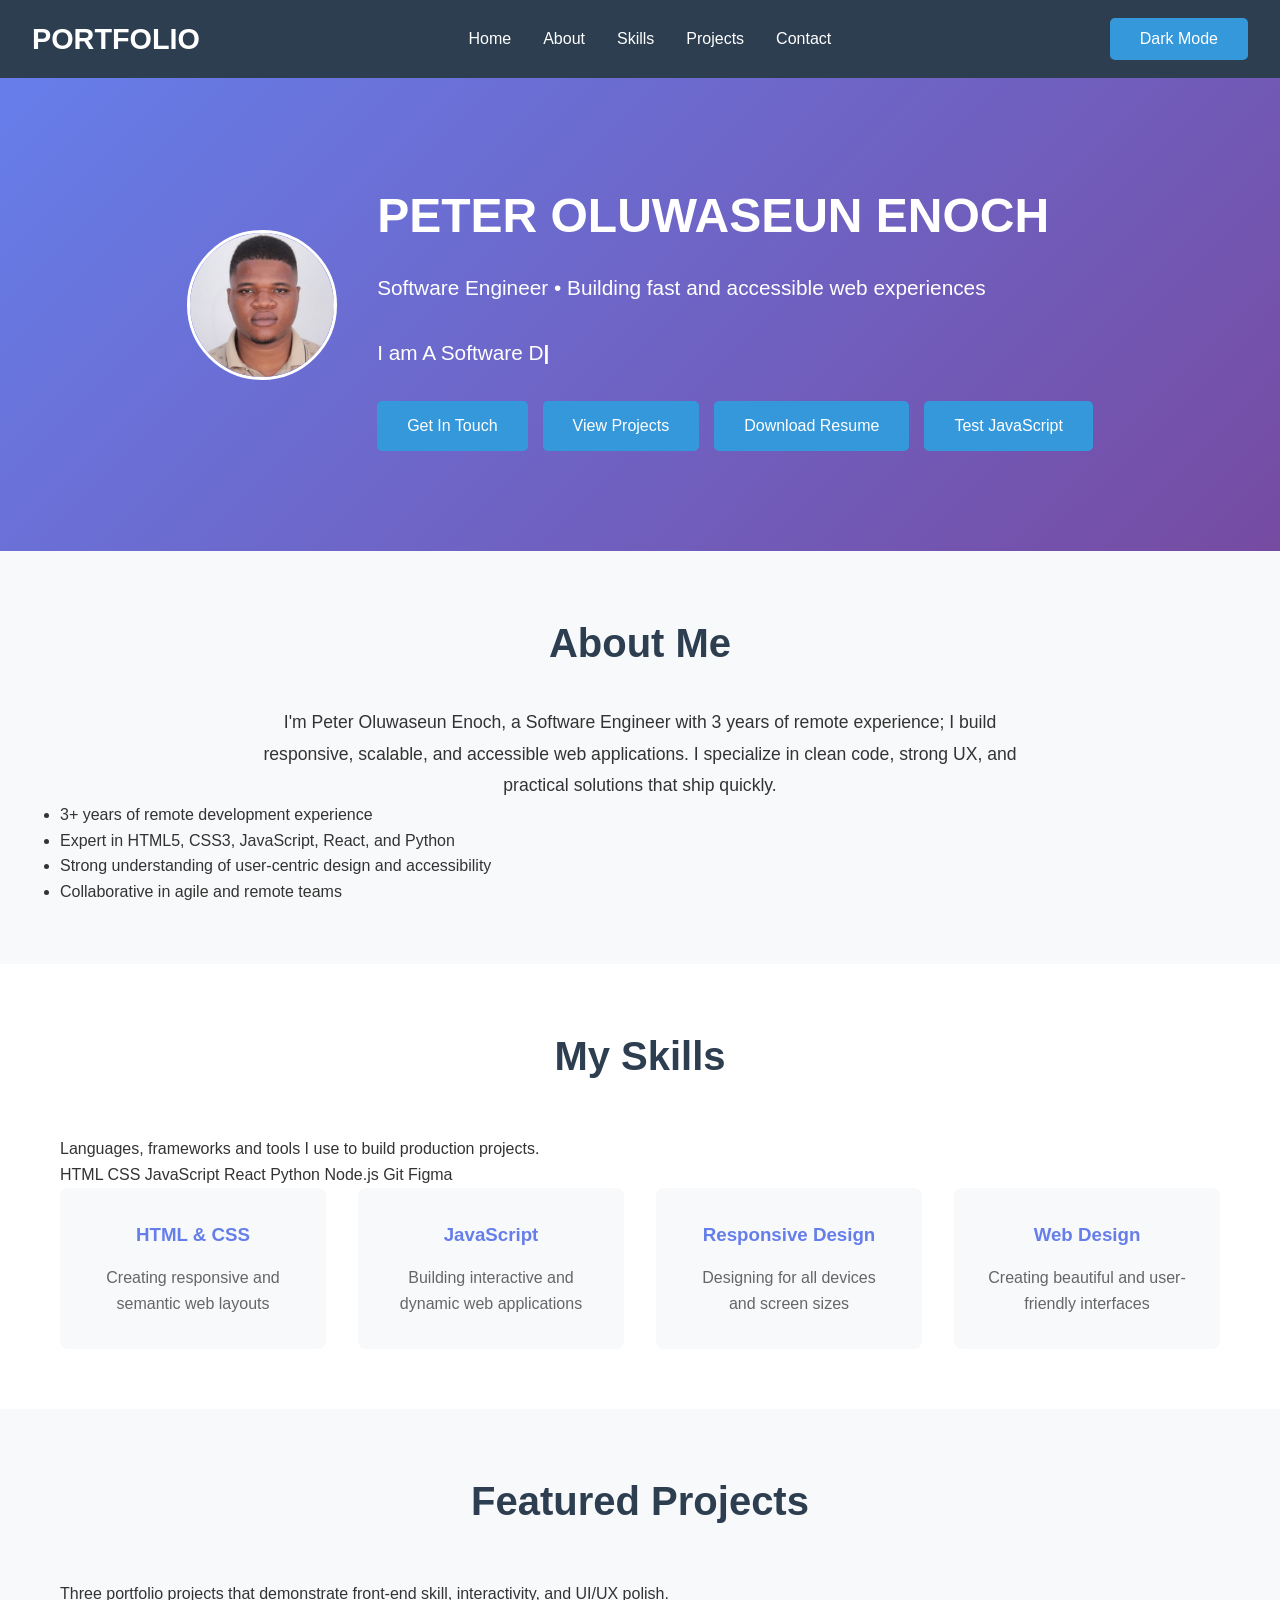
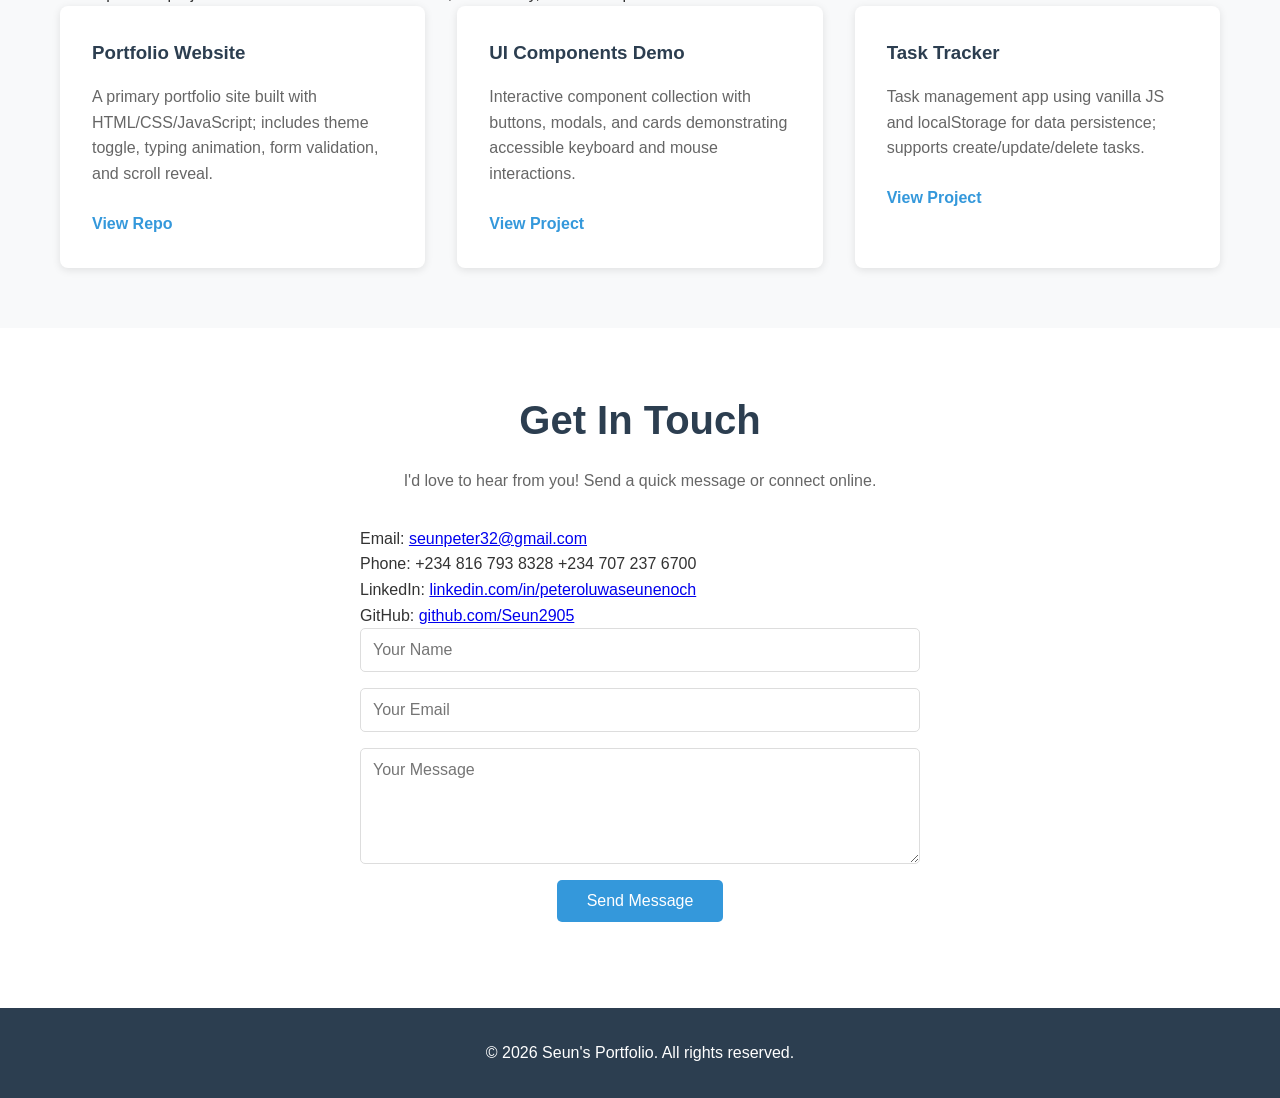
==== commit d55b2f08: "Auto commit" ====
--- a/index.html
+++ b/index.html
@@ -11,7 +11,7 @@
 <body>
     <!-- Navigation Bar -->
     <nav class="navbar">
-        <div class="logo">MY PORTFOLIO</div>
+        <div class="logo">PORTFOLIO</div>
         <ul class="nav-links">
             <li><a href="#home">Home</a></li>
             <li><a href="#about">About</a></li>
--- a/style.css
+++ b/style.css
@@ -366,4 +366,21 @@
     transform: translateY(-3px);
     box-shadow: 0 4px 8px rgba(0,0,0,0.2);
     transition: all 0.3s ease;
-}+}
+/* Fix logo wrapping on laptops and smaller screens */
+.logo {
+    white-space: nowrap; /* Prevent the text from breaking */
+}
+
+/* Optional: make logo slightly smaller on smaller screens */
+@media (max-width: 1024px) {
+    .logo {
+        font-size: 1.5rem;
+    }
+}
+
+@media (max-width: 768px) {
+    .logo {
+        font-size: 1.3rem;
+    }
+}
